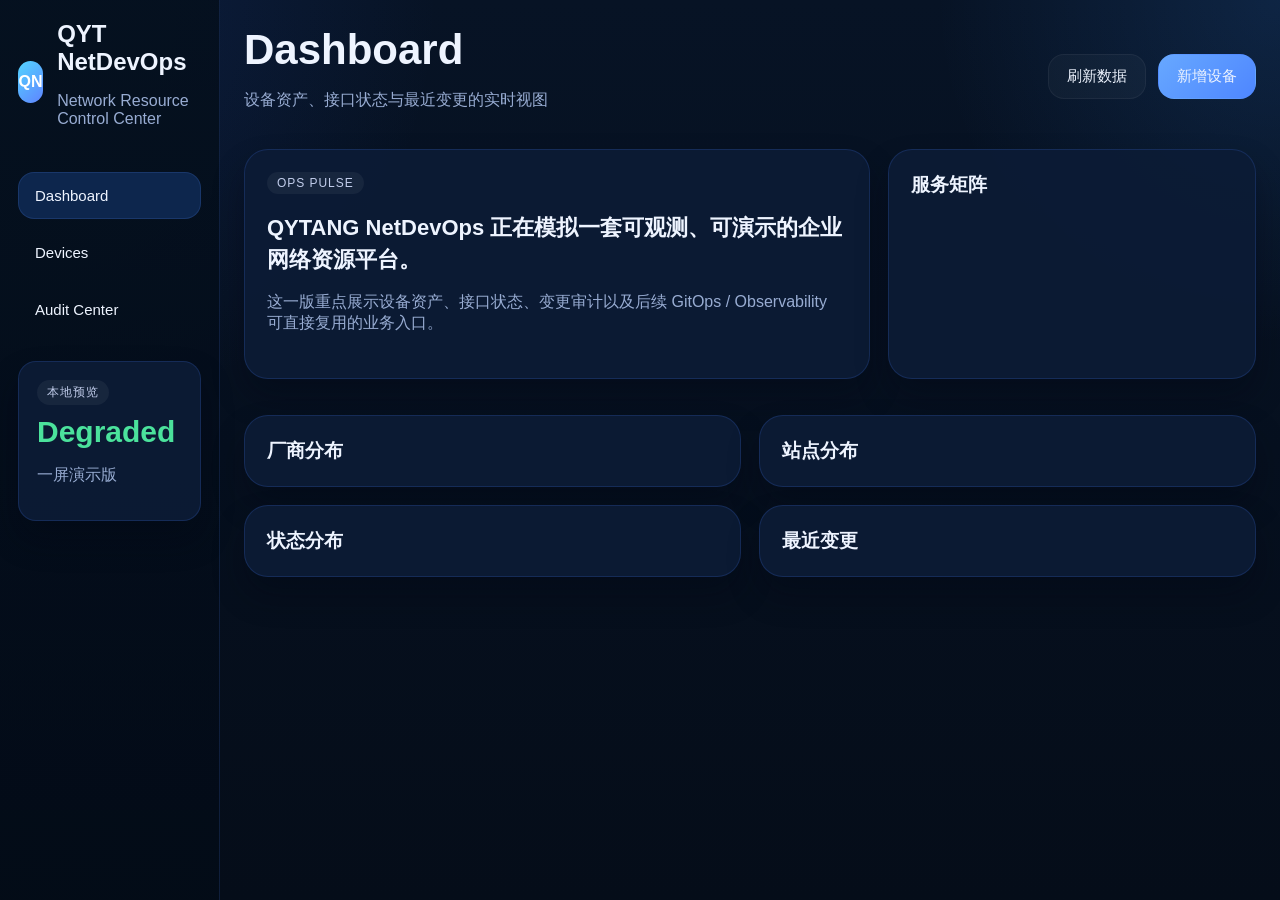
==== apps/qytang-netdevops/frontend/index.html @ d89bf4ce "Add initial implementation of QYT NetDevOps backend services - Created .gitignore to exclude environ" ====
<!DOCTYPE html>
<html lang="zh-CN">
  <head>
    <meta charset="UTF-8" />
    <meta name="viewport" content="width=device-width, initial-scale=1.0" />
    <title>QYT NetDevOps</title>
    <link rel="stylesheet" href="./styles.css" />
  </head>
  <body>
    <div class="layout">
      <aside class="sidebar">
        <div class="brand">
          <div class="brand-badge">QN</div>
          <div>
            <h1>QYT NetDevOps</h1>
            <p>Network Resource Control Center</p>
          </div>
        </div>

        <nav class="nav">
          <button class="nav-item active" data-view="dashboard">Dashboard</button>
          <button class="nav-item" data-view="devices">Devices</button>
          <button class="nav-item" data-view="audits">Audit Center</button>
        </nav>

        <section class="sidebar-card">
          <span class="sidebar-card-tag">本地预览</span>
          <strong id="sidebar-health">Healthy</strong>
          <p>一屏演示版</p>
        </section>
      </aside>

      <main class="main">
        <header class="page-header">
          <div>
            <h2 id="page-title">Dashboard</h2>
            <p id="page-subtitle">设备资产、接口状态与最近变更的实时视图</p>
          </div>
          <div class="header-actions">
            <button id="refresh-button" class="ghost-button">刷新数据</button>
            <button id="open-device-modal" class="primary-button">新增设备</button>
          </div>
        </header>

        <section id="view-dashboard" class="view active">
          <div class="dashboard-grid">
            <article class="hero-card">
              <span class="card-tag">OPS PULSE</span>
              <h3>QYTANG NetDevOps 正在模拟一套可观测、可演示的企业网络资源平台。</h3>
              <p>这一版重点展示设备资产、接口状态、变更审计以及后续 GitOps / Observability 可直接复用的业务入口。</p>
              <div class="hero-pills" id="hero-pills"></div>
            </article>

            <article class="service-card">
              <h3>服务矩阵</h3>
              <div id="service-matrix" class="service-matrix"></div>
            </article>
          </div>

          <section class="kpi-grid" id="kpi-grid"></section>

          <div class="charts-grid">
            <article class="panel-card">
              <h3>厂商分布</h3>
              <div id="vendor-distribution" class="distribution-list"></div>
            </article>
            <article class="panel-card">
              <h3>站点分布</h3>
              <div id="site-distribution" class="distribution-list"></div>
            </article>
            <article class="panel-card">
              <h3>状态分布</h3>
              <div id="status-distribution" class="distribution-list"></div>
            </article>
            <article class="panel-card">
              <h3>最近变更</h3>
              <div id="recent-changes" class="timeline-list"></div>
            </article>
          </div>
        </section>

        <section id="view-devices" class="view">
          <div class="panel-toolbar">
            <input id="device-search" type="search" placeholder="搜索 hostname / IP / site / role" />
            <select id="device-status-filter">
              <option value="">全部状态</option>
              <option value="online">online</option>
              <option value="degraded">degraded</option>
              <option value="offline">offline</option>
            </select>
            <select id="device-vendor-filter">
              <option value="">全部厂商</option>
            </select>
            <select id="device-site-filter">
              <option value="">全部站点</option>
            </select>
          </div>

          <div class="devices-layout">
            <article class="panel-card">
              <h3>设备列表</h3>
              <table class="device-table">
                <thead>
                  <tr>
                    <th>Hostname</th>
                    <th>Mgmt IP</th>
                    <th>Vendor</th>
                    <th>Site</th>
                    <th>Status</th>
                  </tr>
                </thead>
                <tbody id="device-table-body"></tbody>
              </table>
            </article>

            <article class="panel-card">
              <div class="detail-header">
                <h3>Device Detail</h3>
                <div class="detail-actions">
                  <button id="edit-device-button" class="ghost-button">编辑</button>
                  <button id="delete-device-button" class="danger-button">删除</button>
                </div>
              </div>
              <div id="device-detail" class="detail-block empty-state">请选择左侧设备。</div>
            </article>
          </div>
        </section>

        <section id="view-audits" class="view">
          <article class="panel-card">
            <h3>Audit Center</h3>
            <div id="audit-timeline" class="timeline-list"></div>
          </article>
        </section>
      </main>
    </div>

    <dialog id="device-dialog" class="device-dialog">
      <form id="device-form" method="dialog">
        <h3 id="device-dialog-title">新增设备</h3>
        <div class="form-grid">
          <label>Hostname<input name="hostname" required /></label>
          <label>Mgmt IP<input name="mgmt_ip" required /></label>
          <label>Vendor<input name="vendor" required /></label>
          <label>Model<input name="model" required /></label>
          <label>Version<input name="version" required /></label>
          <label>Site<input name="site" required /></label>
          <label>Role<input name="role" required /></label>
          <label>
            Status
            <select name="status">
              <option value="online">online</option>
              <option value="degraded">degraded</option>
              <option value="offline">offline</option>
            </select>
          </label>
        </div>
        <menu class="dialog-actions">
          <button type="button" id="cancel-device-dialog" class="ghost-button">取消</button>
          <button type="submit" class="primary-button">保存</button>
        </menu>
      </form>
    </dialog>

    <script src="./app.js"></script>
  </body>
</html>
---- apps/qytang-netdevops/frontend/styles.css ----
:root {
  --bg: #06101f;
  --panel: rgba(12, 28, 54, 0.92);
  --panel-soft: rgba(10, 22, 43, 0.88);
  --panel-border: rgba(67, 123, 255, 0.18);
  --text: #eef4ff;
  --text-soft: #98acd2;
  --primary: #67a8ff;
  --primary-strong: #4e86ff;
  --success: #4be29c;
  --warning: #ffbf69;
  --danger: #ff6b81;
}

* {
  box-sizing: border-box;
}

body {
  margin: 0;
  min-height: 100vh;
  font-family: "Segoe UI", "PingFang SC", "Microsoft YaHei", sans-serif;
  color: var(--text);
  background:
    radial-gradient(circle at top left, rgba(43, 92, 212, 0.18), transparent 28%),
    radial-gradient(circle at right top, rgba(58, 145, 255, 0.14), transparent 22%),
    linear-gradient(180deg, #071325 0%, #050d19 100%);
}

.layout {
  display: grid;
  grid-template-columns: 220px 1fr;
  min-height: 100vh;
}

.sidebar {
  padding: 20px 18px;
  border-right: 1px solid rgba(72, 117, 219, 0.18);
  background: linear-gradient(180deg, rgba(5, 16, 31, 0.98), rgba(3, 11, 23, 0.96));
}

.brand {
  display: flex;
  gap: 14px;
  align-items: center;
  margin-bottom: 28px;
}

.brand-badge {
  width: 42px;
  height: 42px;
  border-radius: 14px;
  display: grid;
  place-items: center;
  font-weight: 700;
  background: linear-gradient(135deg, #53d5ff, #5f84ff);
  color: #fff;
}

.brand h1,
.page-header h2,
.hero-card h3,
.panel-card h3,
.service-card h3 {
  margin: 0;
}

.brand p,
.page-header p,
.hero-card p,
.sidebar-card p,
.timeline-meta,
.distribution-item small,
.service-item p,
.device-table,
.detail-meta,
.empty-state {
  color: var(--text-soft);
}

.nav {
  display: grid;
  gap: 10px;
}

.nav-item,
.ghost-button,
.primary-button,
.danger-button {
  border: 1px solid transparent;
  cursor: pointer;
  border-radius: 16px;
  font-size: 15px;
  transition: 0.2s ease;
}

.nav-item {
  padding: 14px 16px;
  text-align: left;
  background: transparent;
  color: var(--text);
}

.nav-item.active,
.nav-item:hover {
  background: rgba(15, 41, 82, 0.92);
  border-color: rgba(89, 144, 255, 0.16);
}

.sidebar-card,
.hero-card,
.service-card,
.panel-card {
  border: 1px solid var(--panel-border);
  background: var(--panel);
  box-shadow: 0 18px 32px rgba(1, 7, 20, 0.32);
}

.sidebar-card {
  margin-top: 28px;
  padding: 18px;
  border-radius: 18px;
}

.sidebar-card-tag,
.card-tag {
  display: inline-flex;
  padding: 4px 10px;
  border-radius: 999px;
  font-size: 12px;
  letter-spacing: 0.08em;
  color: rgba(213, 224, 255, 0.9);
  background: rgba(255, 255, 255, 0.05);
}

#sidebar-health {
  display: block;
  margin-top: 10px;
  font-size: 30px;
  color: var(--success);
}

.main {
  padding: 26px 24px 40px;
}

.page-header {
  display: flex;
  justify-content: space-between;
  align-items: center;
  gap: 20px;
  margin-bottom: 22px;
}

.page-header h2 {
  font-size: 42px;
}

.header-actions {
  display: flex;
  gap: 12px;
}

.ghost-button,
.primary-button,
.danger-button {
  padding: 12px 18px;
  color: var(--text);
}

.ghost-button {
  background: rgba(255, 255, 255, 0.03);
  border-color: rgba(255, 255, 255, 0.05);
}

.primary-button {
  background: linear-gradient(135deg, var(--primary), var(--primary-strong));
}

.danger-button {
  background: rgba(255, 107, 129, 0.14);
  border-color: rgba(255, 107, 129, 0.24);
}

.view {
  display: none;
}

.view.active {
  display: block;
}

.dashboard-grid {
  display: grid;
  grid-template-columns: 1.7fr 1fr;
  gap: 18px;
  margin-bottom: 18px;
}

.hero-card,
.service-card,
.panel-card {
  border-radius: 24px;
  padding: 22px;
}

.hero-card h3 {
  margin-top: 18px;
  font-size: 22px;
  line-height: 1.45;
}

.hero-pills {
  display: flex;
  gap: 10px;
  flex-wrap: wrap;
  margin-top: 22px;
}

.pill {
  padding: 10px 14px;
  border-radius: 14px;
  background: rgba(255, 255, 255, 0.05);
  border: 1px solid rgba(255, 255, 255, 0.05);
  font-size: 14px;
}

.service-matrix {
  display: grid;
  gap: 14px;
  margin-top: 18px;
}

.service-item {
  padding: 16px;
  border-radius: 18px;
  background: rgba(5, 17, 35, 0.58);
  border: 1px solid rgba(87, 132, 255, 0.12);
}

.service-item strong {
  display: block;
  font-size: 26px;
  margin: 8px 0 4px;
  color: var(--success);
}

.kpi-grid {
  display: grid;
  grid-template-columns: repeat(4, minmax(0, 1fr));
  gap: 18px;
  margin-bottom: 18px;
}

.kpi-card {
  min-height: 136px;
  overflow: hidden;
  position: relative;
}

.kpi-card::after {
  content: "";
  position: absolute;
  right: -26px;
  bottom: -28px;
  width: 120px;
  height: 120px;
  border-radius: 50%;
  background: rgba(88, 138, 255, 0.14);
}

.kpi-value {
  display: block;
  margin: 18px 0 8px;
  font-size: 46px;
  font-weight: 700;
}

.charts-grid {
  display: grid;
  grid-template-columns: repeat(2, minmax(0, 1fr));
  gap: 18px;
}

.distribution-list,
.timeline-list {
  display: grid;
  gap: 14px;
}

.distribution-item,
.timeline-item {
  padding: 14px 16px;
  border-radius: 16px;
  background: rgba(255, 255, 255, 0.03);
  border: 1px solid rgba(255, 255, 255, 0.05);
}

.distribution-bar {
  margin-top: 8px;
  height: 8px;
  border-radius: 999px;
  background: rgba(255, 255, 255, 0.05);
  overflow: hidden;
}

.distribution-bar span {
  display: block;
  height: 100%;
  border-radius: inherit;
  background: linear-gradient(90deg, #58a8ff, #79d7ff);
}

.timeline-item strong {
  display: block;
  margin-bottom: 6px;
}

.panel-toolbar {
  display: flex;
  gap: 12px;
  flex-wrap: wrap;
  margin-bottom: 18px;
}

.panel-toolbar input,
.panel-toolbar select,
.form-grid input,
.form-grid select {
  min-height: 44px;
  padding: 10px 12px;
  border-radius: 14px;
  border: 1px solid rgba(93, 137, 236, 0.15);
  background: rgba(6, 18, 38, 0.82);
  color: var(--text);
}

.devices-layout {
  display: grid;
  grid-template-columns: 1.2fr 1fr;
  gap: 18px;
}

.device-table {
  width: 100%;
  border-collapse: collapse;
  margin-top: 14px;
}

.device-table th,
.device-table td {
  padding: 14px 8px;
  border-bottom: 1px solid rgba(255, 255, 255, 0.06);
  text-align: left;
}

.device-table tbody tr {
  cursor: pointer;
}

.device-table tbody tr:hover,
.device-table tbody tr.active {
  background: rgba(67, 124, 255, 0.08);
}

.badge {
  display: inline-flex;
  min-width: 84px;
  justify-content: center;
  padding: 4px 10px;
  border-radius: 999px;
  font-size: 12px;
  text-transform: uppercase;
}

.badge.online {
  color: #081d14;
  background: rgba(75, 226, 156, 0.92);
}

.badge.degraded {
  color: #2f1900;
  background: rgba(255, 191, 105, 0.92);
}

.badge.offline {
  color: #fff;
  background: rgba(255, 107, 129, 0.92);
}

.detail-header,
.detail-meta {
  display: flex;
  justify-content: space-between;
  gap: 14px;
  align-items: center;
}

.detail-actions {
  display: flex;
  gap: 10px;
}

.detail-block {
  display: grid;
  gap: 18px;
  margin-top: 16px;
}

.detail-grid {
  display: grid;
  grid-template-columns: repeat(2, minmax(0, 1fr));
  gap: 12px;
}

.detail-kv {
  padding: 14px;
  border-radius: 16px;
  background: rgba(255, 255, 255, 0.03);
}

.detail-kv span {
  display: block;
  margin-bottom: 6px;
  color: var(--text-soft);
  font-size: 12px;
}

.list-chip {
  display: inline-flex;
  margin: 4px 6px 0 0;
  padding: 6px 10px;
  border-radius: 999px;
  background: rgba(255, 255, 255, 0.05);
  font-size: 13px;
}

.device-dialog {
  width: min(760px, calc(100vw - 32px));
  border: 1px solid rgba(99, 137, 236, 0.18);
  border-radius: 24px;
  background: rgba(5, 14, 28, 0.98);
  color: var(--text);
}

.form-grid {
  display: grid;
  grid-template-columns: repeat(2, minmax(0, 1fr));
  gap: 14px;
  margin: 20px 0;
}

.form-grid label {
  display: grid;
  gap: 8px;
  font-size: 14px;
  color: var(--text-soft);
}

.dialog-actions {
  display: flex;
  justify-content: flex-end;
  gap: 10px;
  padding: 0;
}

@media (max-width: 1200px) {
  .dashboard-grid,
  .devices-layout,
  .charts-grid {
    grid-template-columns: 1fr;
  }

  .kpi-grid {
    grid-template-columns: repeat(2, minmax(0, 1fr));
  }
}

@media (max-width: 900px) {
  .layout {
    grid-template-columns: 1fr;
  }

  .sidebar {
    border-right: 0;
    border-bottom: 1px solid rgba(72, 117, 219, 0.18);
  }

  .page-header {
    flex-direction: column;
    align-items: flex-start;
  }

  .form-grid,
  .detail-grid,
  .kpi-grid {
    grid-template-columns: 1fr;
  }
}
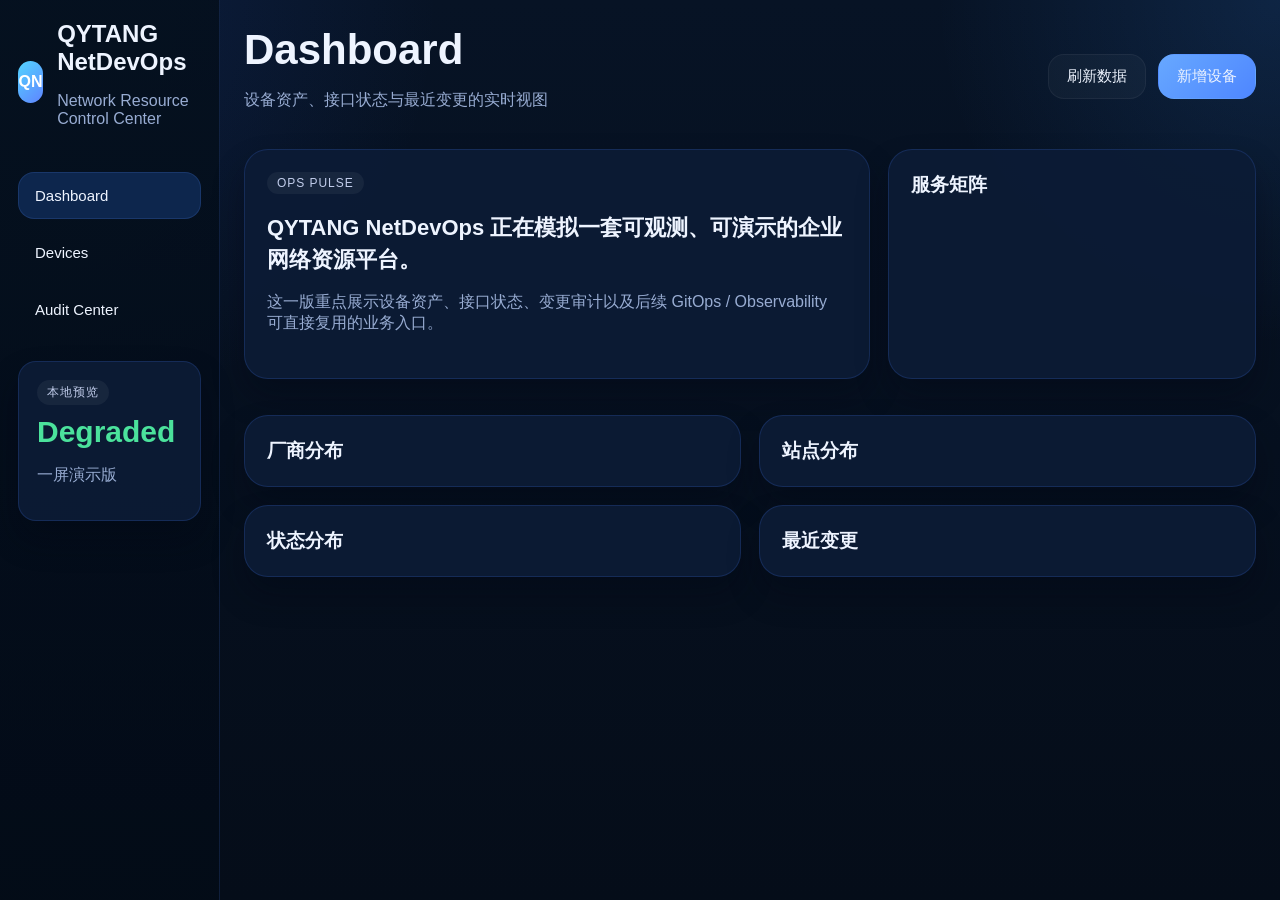
==== commit 8b73fa01: "Update frontend image tag and modify documentation for QYTANG NetDevOps - Changed frontend image tag" ====
--- a/apps/qytang-netdevops/frontend/index.html
+++ b/apps/qytang-netdevops/frontend/index.html
@@ -3,7 +3,7 @@
   <head>
     <meta charset="UTF-8" />
     <meta name="viewport" content="width=device-width, initial-scale=1.0" />
-    <title>QYT NetDevOps</title>
+    <title>QYTANG NetDevOps</title>
     <link rel="stylesheet" href="./styles.css" />
   </head>
   <body>
@@ -12,7 +12,7 @@
         <div class="brand">
           <div class="brand-badge">QN</div>
           <div>
-            <h1>QYT NetDevOps</h1>
+            <h1>QYTANG NetDevOps</h1>
             <p>Network Resource Control Center</p>
           </div>
         </div>
